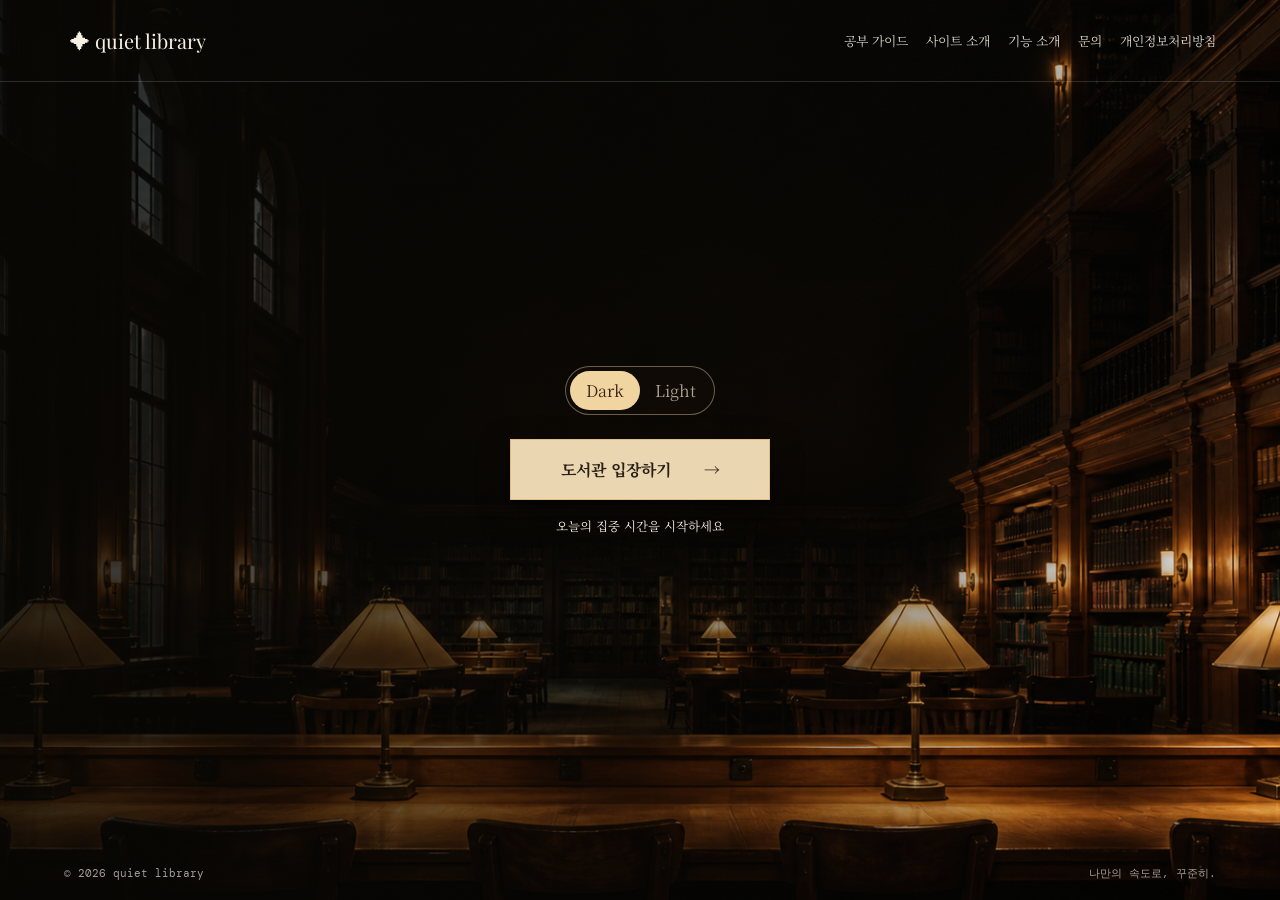
==== index.html @ 9a6b523c "Add study guide to home navigation" ====
<!doctype html>
<html lang="ko">
<head>
  <meta name="naver-site-verification" content="d6cc42bb91ae83136a1bf9a819e7b9d4824773e8" />
  <script async src="https://pagead2.googlesyndication.com/pagead/js/adsbygoogle.js?client=ca-pub-8424336588951055"
     crossorigin="anonymous"></script>
  <meta charset="utf-8" />
  <meta name="viewport" content="width=device-width,initial-scale=1" />
  <meta name="description" content="도서관의 조용한 분위기와 필기소리로 공부와 독서에 몰입하는 무료 온라인 집중 타이머" />
  <meta name="keywords" content="공부 타이머, 집중 타이머, 도서관 백색소음, 온라인 독서실" />
  <title>Quiet Library | 도서관 집중 공부 타이머</title>
  <style>
    @import url('https://fonts.googleapis.com/css2?family=DM+Mono&family=Noto+Serif+KR:wght@400;500;600;700&family=Playfair+Display:wght@600;700&display=swap');
    :root{--ink:#f7f0e5;--gold:#cf9d59;--deep:#17120d;--serif:'Noto Serif KR',serif}*{box-sizing:border-box}body{margin:0;background:var(--deep);color:var(--ink);font-family:var(--serif)}button,input{font:inherit}button{cursor:pointer}.app{min-height:100svh;position:relative;overflow:hidden;background:var(--deep)}.topbar{height:82px;position:absolute;inset:0 0 auto;z-index:4;display:flex;align-items:center;justify-content:space-between;padding:0 clamp(22px,5vw,76px);border-bottom:1px solid #ffffff25}.wordmark,.topbar button{border:0;background:none;color:inherit}.wordmark{font:1.25rem 'Playfair Display',serif}.topbar nav{display:flex;gap:18px}.topbar nav a{font-size:.8rem;opacity:.88;color:inherit;text-decoration:none}.topbar nav a:hover{opacity:1;color:#f0c477}.screen{display:none;min-height:100svh}.screen.active{display:flex}.welcome{align-items:center;justify-content:center;background:linear-gradient(90deg,#080704d7,#08070482 48%,#08070410),url('./public/images/library-study-hall.png') center/cover}.hero-copy{text-align:center;display:flex;flex-direction:column;align-items:center}.theme-picker{display:flex;padding:4px;border:1px solid #e9d1a56b;border-radius:999px;background:#160e0a82;backdrop-filter:blur(8px);margin-bottom:24px}.theme-picker button{min-width:70px;border:0;border-radius:999px;background:transparent;color:#f0e2ca;padding:8px 12px;opacity:.7}.theme-picker button.active{background:#f1d5a1;color:#3a2516;opacity:1}.enter,.primary{border:1px solid #e0bd81;background:#ead7b1;color:#292016;padding:18px 26px;font-weight:700;font-size:1rem;min-width:260px;box-shadow:0 12px 30px #0008}.enter span,.primary span{margin-left:28px}.hero-copy small{margin-top:17px;font-size:.78rem}.setup{align-items:center;flex-direction:column;text-align:center;padding:145px 24px 90px;background:radial-gradient(circle at 50% 36%,#423527 0,#221b14 40%,#12100c 75%);position:relative}.eyebrow{font:500 .76rem 'DM Mono',monospace;letter-spacing:.2em;color:var(--gold);margin:0 0 20px}.setup h1{font-size:clamp(2.8rem,5.2vw,5.5rem);line-height:1.12;letter-spacing:-.06em;font-weight:500;margin:0}.subcopy{opacity:.76;margin:20px 0 35px}.time-picker{display:flex;align-items:center;gap:23px;margin:4px 0 18px}.time-picker button{width:41px;height:41px;border:1px solid #b9a78b;background:transparent;color:#f4e8d4;font-size:1.4rem}.time-picker label{width:165px;border-bottom:1px solid #d7bd91;display:flex;align-items:baseline;justify-content:center}.time-picker input{width:100px;border:0;background:none;color:#f5e8d0;font:600 4.4rem/1 'Playfair Display',serif;text-align:center;outline:0}.time-picker span{font:.66rem 'DM Mono',monospace;color:#cdbb9e}.presets{display:flex;gap:8px;margin-bottom:31px}.presets button{border:1px solid #867b6c;color:#cdbfa8;background:transparent;padding:7px 12px}.presets .active{border-color:#e8c184;background:#e8c184;color:#21190f}.back{border:0;background:none;color:#cdbfa8;margin-top:22px}.time-books{position:absolute;right:clamp(4vw,11vw,15vw);top:52%;width:230px;height:150px;display:flex;align-items:center;justify-content:center;transform:translateY(-50%);pointer-events:none}.time-books img{width:172px;height:auto;transform-origin:center bottom;transition:transform .38s cubic-bezier(.2,.85,.35,1.15)}.focus{background:#080604 url('./public/images/focus-scene-user.png') center/cover no-repeat}.focus-head{position:absolute;top:112px;left:clamp(24px,6vw,96px);right:clamp(24px,6vw,96px);display:flex;justify-content:space-between;align-items:center;font-size:.86rem}.focus-head p{margin:0}.dot{display:inline-block;width:7px;height:7px;border-radius:50%;background:#8ecb8c;margin-right:8px;box-shadow:0 0 10px #8ecb8c}.sound-controls{display:flex;align-items:center;gap:10px}.sound{border:1px solid #ffffff4d;background:#17120d99;color:#f2e7d3;padding:8px 12px}.sound.muted{text-decoration:line-through;text-decoration-thickness:2px}.volume{display:flex;align-items:center;gap:6px;font:.72rem var(--serif);color:#e8d4b1}.volume input{width:85px;accent-color:#dcb778}.timer-wrap{position:absolute;top:45%;left:50%;transform:translate(-50%,-50%);width:min(62vw,310px);aspect-ratio:1}.ring{width:100%;height:100%;transform:rotate(-90deg)}.ring circle{fill:none;stroke:#f5e4c833;stroke-width:1.5}.ring .progress{stroke:#e0b06e;stroke-width:3.5;stroke-linecap:round;stroke-dasharray:1;transition:stroke-dashoffset .8s linear;filter:drop-shadow(0 0 4px #e0b06e)}.timer-copy{position:absolute;inset:0;display:flex;flex-direction:column;align-items:center;justify-content:center}.timer-copy p{font:.63rem 'DM Mono',monospace;letter-spacing:.2em;color:#dcb778}.timer-copy strong{font:500 clamp(3.3rem,9vw,5rem)/1 'Playfair Display',serif;letter-spacing:-.06em}.pause,.exit{border:1px solid #ffffff69;background:#14100ca6;color:#f5e9d7;padding:9px 14px;margin-top:20px;font-size:.78rem}.exit{display:none;margin-top:10px;border:0;background:none;text-decoration:underline}.celebration,.modal{position:fixed;z-index:10;inset:0;display:none;align-items:center;justify-content:center;text-align:center;background:#1b1208e8;backdrop-filter:blur(7px)}.celebration.show,.modal.show{display:flex}.celebrate p{font:.65rem 'DM Mono',monospace;letter-spacing:.2em;color:#e7bb67}.celebrate h2{font:600 clamp(4rem,9vw,7rem)/.95 'Playfair Display',serif;margin:13px 0}.celebrate h2 span{font-family:var(--serif);font-size:.35em;color:#e7c98e}.modal article{position:relative;max-width:620px;max-height:80svh;overflow:auto;background:#f2e7d6;color:#2a2017;padding:clamp(34px,6vw,62px);text-align:left}.modal h2{font-size:2rem;margin:0 0 22px}.modal p{line-height:1.9}.close{position:absolute;right:17px;top:13px;border:0;background:none;font-size:1.8rem}footer{position:absolute;z-index:5;bottom:19px;left:clamp(22px,5vw,76px);right:clamp(22px,5vw,76px);display:flex;justify-content:space-between;font:.7rem 'DM Mono',monospace;opacity:.65}.light{--ink:#302719;--gold:#a56f2b}.light .welcome{background:url('./public/images/light-library-hero.png') center/cover}.light .topbar{background:#fff4df9c;color:#302719;border-color:#4a362533}.light .setup{background:radial-gradient(circle at 50% 36%,#fff8e9 0,#f1d7a8 45%,#c89357 100%)}.light .setup .subcopy,.light .time-picker span,.light .presets button,.light .back{color:#4a2d17;opacity:1}.light .time-picker input{color:#3d2b1b}.light .time-picker button{color:#513820;border-color:#8d704e}.light .presets button{background:#fff9edbf;border-color:#8a5f3380}.light .presets .active,.light .primary{background:#70451f;color:#fff8ed;border-color:#70451f}.light .focus{background:#f8eacb url('./public/images/bright-library-user.png') center/cover no-repeat}.light .focus-head,.light .sound,.light .volume{color:#3e2a18}.light .sound,.light .pause{background:#fff6e8d9;color:#3e2a18;border-color:#5e442c80}.light footer{color:#3e2a18;opacity:.85}@media(max-width:1000px){.time-books{position:relative;right:auto;top:auto;height:116px;margin:-3px 0 18px;transform:none}.time-books img{width:154px}}@media(max-width:620px){.topbar{height:67px;padding:0 18px}.topbar nav{gap:8px}.topbar nav button{font-size:.65rem}.wordmark{font-size:1rem}.focus-head{top:88px;left:20px;right:20px}.timer-wrap{top:43%;width:280px}.volume span{display:none}footer{left:19px;right:19px}}
    .welcome{background:linear-gradient(90deg,#080704d7,#08070482 48%,#08070410),url('./images/library-study-hall.png') center/cover}.light .welcome{background:url('./images/light-library-hero.png') center/cover}.focus{background:#080604 url('./images/focus-scene-user.png') center/cover no-repeat}.light .focus{background:#f8eacb url('./images/bright-library-user.png') center/cover no-repeat}
    .light .hero-copy small{color:#1d0d04;font-weight:700;text-shadow:0 1px 2px #fffdf4,0 2px 5px #2b1405a8}.light .topbar button{color:#302719;font-weight:600}.light footer{color:#1d0d04;font-weight:600;text-shadow:0 1px 2px #fffaf0}
    .light .setup h1,.light .time-picker input{color:#2a1608;text-shadow:0 1px 0 #fff9ed}.light .exit{color:#3e2717;font-weight:700;text-decoration-color:#3e2717;text-shadow:0 1px 0 #fff8e9}
    .light .timer-copy strong{color:#251005;text-shadow:0 1px 0 #fff8e8,0 2px 7px #fff7df}.light .timer-copy p{color:#60350f;font-weight:700}.light .exit{color:#2b1608!important;text-decoration-color:#2b1608!important}.light .volume{background:transparent;color:#fff9ee;padding:7px 9px;border:1px solid transparent;box-shadow:none;font-weight:700;text-shadow:0 1px 3px #1b0d04,0 0 7px #1b0d04}.light .volume input{accent-color:#fff1c9}
  </style>
</head>
<body>
  <main class="app" id="app">
    <header class="topbar"><button class="wordmark" onclick="home()">✦ quiet library</button><nav><a href="./guides.html" onclick="navigateWithSound(event)">공부 가이드</a><a href="./about.html" onclick="navigateWithSound(event)">사이트 소개</a><a href="./features.html" onclick="navigateWithSound(event)">기능 소개</a><a href="./contact.html" onclick="navigateWithSound(event)">문의</a><a href="./privacy.html" onclick="navigateWithSound(event)">개인정보처리방침</a></nav></header>
    <section class="screen welcome active" id="welcome"><div class="hero-copy"><div class="theme-picker"><button class="active" id="dark" onclick="theme('dark')">Dark</button><button id="light" onclick="theme('light')">Light</button></div><button class="enter" onclick="show('setup')">도서관 입장하기 <span>→</span></button><small>오늘의 집중 시간을 시작하세요</small></div></section>
    <section class="screen setup" id="setup"><p class="eyebrow">FOCUS SESSION</p><h1>오늘은 얼마 동안<br>공부할까요?</h1><p class="subcopy">나에게 꼭 맞는 집중 시간을 정해보세요.</p><div class="time-picker"><button onclick="adjust(-1)">−</button><label><input id="minutes" type="number" min="1" max="180" value="25" oninput="setMinutes(this.value)"><span>minutes</span></label><button onclick="adjust(1)">+</button></div><div class="presets"><button onclick="setMinutes(30)">30분</button><button onclick="setMinutes(60)">60분</button><button onclick="setMinutes(90)">90분</button></div><div class="time-books"><img id="books" src="./public/images/timer-book-stack-cutout.png" alt="집중 시간에 따라 크기가 변하는 책 더미"></div><button class="primary" onclick="start()">집중 시작하기 <span>→</span></button><button class="back" onclick="show('welcome')">← 입구로 돌아가기</button></section>
    <section class="screen focus" id="focus"><iframe id="youtube" title="필기소리" src="https://www.youtube.com/embed/wIBnaNuhuCQ?enablejsapi=1&playsinline=1&rel=0" allow="autoplay;encrypted-media" style="display:none"></iframe><div class="focus-head"><p><span class="dot"></span>집중 중</p><div class="sound-controls"><button class="sound" id="sound" onclick="toggleSound()">필기소리</button><label class="volume"><span id="volumeLabel">음량 50%</span><input type="range" min="0" max="100" value="50" oninput="volume(this.value)"></label></div></div><div class="timer-wrap"><svg class="ring" viewBox="0 0 240 240"><circle cx="120" cy="120" r="104"></circle><circle class="progress" id="progress" cx="120" cy="120" r="104" pathLength="1"></circle></svg><div class="timer-copy"><p id="state">FOCUS TIME</p><strong id="clock">25:00</strong><button class="pause" id="pause" onclick="pause()">Ⅱ 일시 정지</button><button class="exit" id="exit" onclick="home()">⌂ 메인 화면으로</button></div></div></section>
    <footer><span>© 2026 quiet library</span><span>나만의 속도로, 꾸준히.</span></footer>
  </main>
  <div class="celebration" id="celebration"><div class="celebrate"><p>SESSION COMPLETE</p><h2>Celebrate!<br><span>오늘도 해냈어요.</span></h2><p id="message"></p><button class="primary" onclick="show('setup')">새 세션 준비하기</button></div></div>
  <div class="modal" id="modal"><article><button class="close" onclick="closeInfo()">×</button><h2 id="modalTitle"></h2><p id="modalText"></p></article></div>
  <script>
    let minutes=25,seconds=1500,total=1500,paused=false,muted=false,timer;const $=id=>document.getElementById(id);
    function click(){const c=new AudioContext(),o=c.createOscillator(),g=c.createGain();o.frequency.setValueAtTime(540,c.currentTime);o.frequency.exponentialRampToValueAtTime(380,c.currentTime+.055);g.gain.setValueAtTime(.07,c.currentTime);g.gain.exponentialRampToValueAtTime(.001,c.currentTime+.065);o.connect(g).connect(c.destination);o.start();o.stop(c.currentTime+.07)}function navigateWithSound(event){if(event.metaKey||event.ctrlKey||event.shiftKey||event.altKey)return;event.preventDefault();click();const destination=event.currentTarget.href;window.setTimeout(()=>window.location.assign(destination),110)}document.addEventListener('click',e=>{if(e.target.closest('button'))click()});
    function show(id){document.querySelectorAll('.screen').forEach(x=>x.classList.remove('active'));$(id).classList.add('active');if(id!=='focus')stopSound();$('celebration').classList.remove('show')}
    function theme(t){$('app').classList.toggle('light',t==='light');$('dark').classList.toggle('active',t==='dark');$('light').classList.toggle('active',t==='light')}
    function setMinutes(v){minutes=Math.max(1,Math.min(180,Number(v)||1));$('minutes').value=minutes;seconds=minutes*60;total=seconds;$('clock').textContent=format(seconds);$('books').style.transform=`scale(${Math.max(.85,Math.min(2.2,.85+((minutes-1)/179)*1.35))})`;document.querySelectorAll('.presets button').forEach(b=>b.classList.toggle('active',b.textContent===minutes+'분'))}
    function adjust(d){setMinutes(d===1?(minutes<5?5:minutes+5):(minutes<=5?1:minutes-5))}function format(s){return String(Math.floor(s/60)).padStart(2,'0')+':'+String(s%60).padStart(2,'0')}
    function start(){seconds=minutes*60;total=seconds;paused=false;show('focus');$('pause').textContent='Ⅱ 일시 정지';$('exit').style.display='none';render();playSound();clearInterval(timer);timer=setInterval(()=>{if(!paused&&seconds>0){seconds--;render();if(!seconds)complete()}},1000)}
    function render(){$('clock').textContent=format(seconds);$('progress').style.strokeDashoffset=1-seconds/total}function pause(){paused=!paused;$('state').textContent=paused?'잠시 쉬는 중':'FOCUS TIME';$('pause').textContent=paused?'▶ 다시 시작':'Ⅱ 일시 정지';$('exit').style.display=paused?'block':'none';paused?send('pauseVideo'):playSound()}
    function complete(){clearInterval(timer);stopSound();$('message').innerHTML=minutes+'분의 집중이 차곡차곡<br>당신의 내일을 만들어가고 있어요.';$('celebration').classList.add('show')}
    function send(func,args=[]){$('youtube').contentWindow?.postMessage(JSON.stringify({event:'command',func,args}),'*')}function playSound(){send('setVolume',[Number(document.querySelector('.volume input').value)]);send(muted?'mute':'unMute');send('playVideo')}function stopSound(){send('stopVideo')}function toggleSound(){muted=!muted;$('sound').classList.toggle('muted',muted);playSound()}function volume(v){$('volumeLabel').textContent='음량 '+v+'%';send('setVolume',[Number(v)])}function home(){clearInterval(timer);stopSound();show('welcome')}function info(title,text){$('modalTitle').textContent=title;$('modalText').innerHTML=text;$('modal').classList.add('show')}function closeInfo(){$('modal').classList.remove('show')}setMinutes(25);
  </script>
  <script>document.getElementById('books').src='./images/timer-book-stack-cutout.png';</script>
  <script>let youtubeStarted=false;const originalPlaySound=playSound;playSound=()=>{if(!youtubeStarted){youtubeStarted=true;$('youtube').src='https://www.youtube.com/embed/wIBnaNuhuCQ?enablejsapi=1&autoplay=1&playsinline=1&rel=0';setTimeout(originalPlaySound,700)}else{originalPlaySound()}};</script>
  <script>const player=$('youtube');player.style.cssText='position:absolute;width:1px;height:1px;opacity:0;pointer-events:none';player.addEventListener('load',()=>{if(youtubeStarted)originalPlaySound()});</script>
</body>
</html>
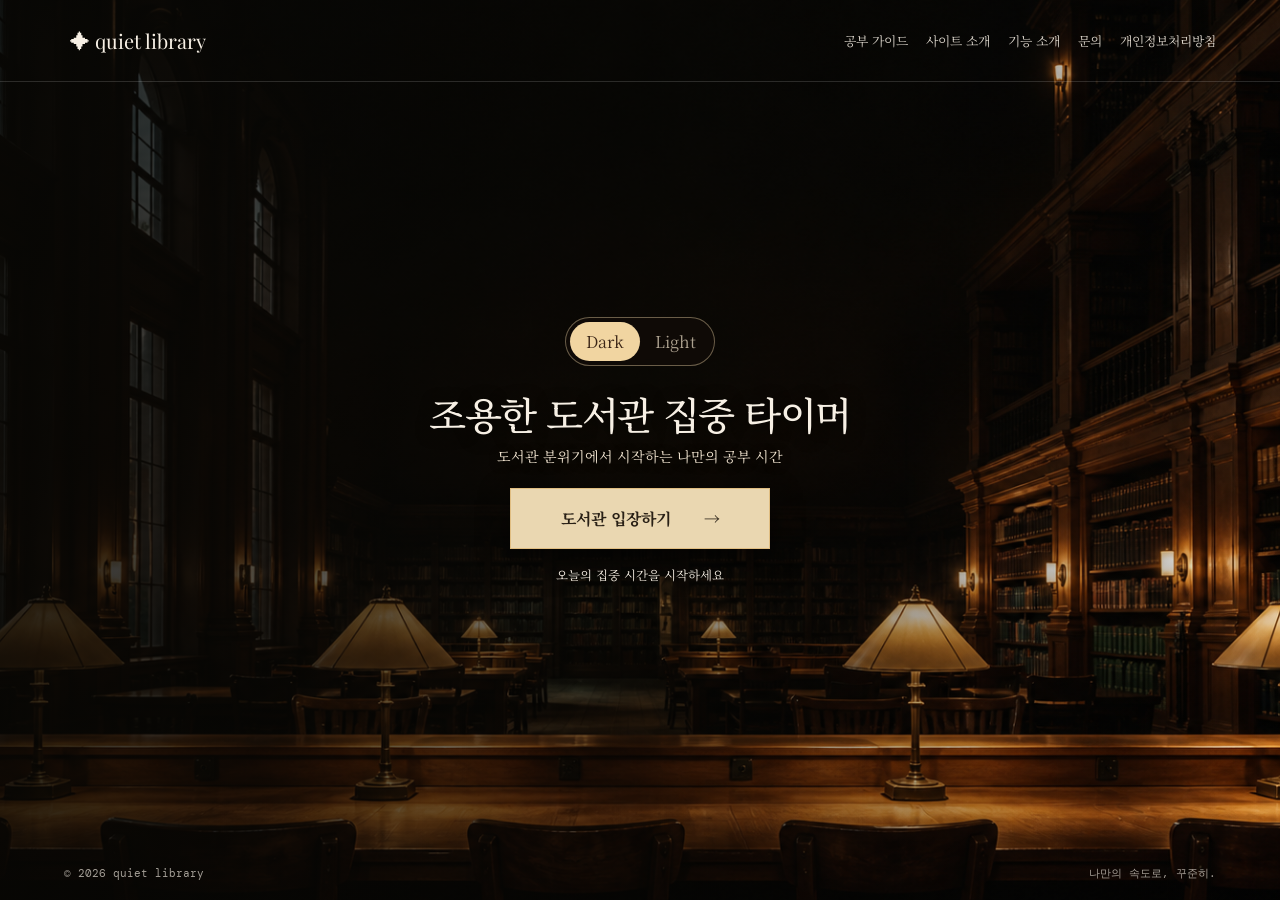
==== commit 8ca31f68: "Improve homepage SEO wording" ====
--- a/index.html
+++ b/index.html
@@ -6,22 +6,22 @@
      crossorigin="anonymous"></script>
   <meta charset="utf-8" />
   <meta name="viewport" content="width=device-width,initial-scale=1" />
-  <meta name="description" content="도서관의 조용한 분위기와 필기소리로 공부와 독서에 몰입하는 무료 온라인 집중 타이머" />
-  <meta name="keywords" content="공부 타이머, 집중 타이머, 도서관 백색소음, 온라인 독서실" />
-  <title>Quiet Library | 도서관 집중 공부 타이머</title>
+  <meta name="description" content="Quiet Library는 조용한 도서관 분위기와 필기소리로 공부와 독서에 몰입하도록 돕는 무료 도서관 집중 타이머입니다. 30분, 60분, 90분 공부 타이머를 설정해 사용해 보세요." />
+  <meta name="keywords" content="도서관 집중 타이머, 도서관 공부 타이머, 조용한 도서관 타이머, 공부 타이머, 집중 타이머" />
+  <title>도서관 집중 타이머 | 조용한 도서관 공부 타이머 - Quiet Library</title>
   <style>
     @import url('https://fonts.googleapis.com/css2?family=DM+Mono&family=Noto+Serif+KR:wght@400;500;600;700&family=Playfair+Display:wght@600;700&display=swap');
-    :root{--ink:#f7f0e5;--gold:#cf9d59;--deep:#17120d;--serif:'Noto Serif KR',serif}*{box-sizing:border-box}body{margin:0;background:var(--deep);color:var(--ink);font-family:var(--serif)}button,input{font:inherit}button{cursor:pointer}.app{min-height:100svh;position:relative;overflow:hidden;background:var(--deep)}.topbar{height:82px;position:absolute;inset:0 0 auto;z-index:4;display:flex;align-items:center;justify-content:space-between;padding:0 clamp(22px,5vw,76px);border-bottom:1px solid #ffffff25}.wordmark,.topbar button{border:0;background:none;color:inherit}.wordmark{font:1.25rem 'Playfair Display',serif}.topbar nav{display:flex;gap:18px}.topbar nav a{font-size:.8rem;opacity:.88;color:inherit;text-decoration:none}.topbar nav a:hover{opacity:1;color:#f0c477}.screen{display:none;min-height:100svh}.screen.active{display:flex}.welcome{align-items:center;justify-content:center;background:linear-gradient(90deg,#080704d7,#08070482 48%,#08070410),url('./public/images/library-study-hall.png') center/cover}.hero-copy{text-align:center;display:flex;flex-direction:column;align-items:center}.theme-picker{display:flex;padding:4px;border:1px solid #e9d1a56b;border-radius:999px;background:#160e0a82;backdrop-filter:blur(8px);margin-bottom:24px}.theme-picker button{min-width:70px;border:0;border-radius:999px;background:transparent;color:#f0e2ca;padding:8px 12px;opacity:.7}.theme-picker button.active{background:#f1d5a1;color:#3a2516;opacity:1}.enter,.primary{border:1px solid #e0bd81;background:#ead7b1;color:#292016;padding:18px 26px;font-weight:700;font-size:1rem;min-width:260px;box-shadow:0 12px 30px #0008}.enter span,.primary span{margin-left:28px}.hero-copy small{margin-top:17px;font-size:.78rem}.setup{align-items:center;flex-direction:column;text-align:center;padding:145px 24px 90px;background:radial-gradient(circle at 50% 36%,#423527 0,#221b14 40%,#12100c 75%);position:relative}.eyebrow{font:500 .76rem 'DM Mono',monospace;letter-spacing:.2em;color:var(--gold);margin:0 0 20px}.setup h1{font-size:clamp(2.8rem,5.2vw,5.5rem);line-height:1.12;letter-spacing:-.06em;font-weight:500;margin:0}.subcopy{opacity:.76;margin:20px 0 35px}.time-picker{display:flex;align-items:center;gap:23px;margin:4px 0 18px}.time-picker button{width:41px;height:41px;border:1px solid #b9a78b;background:transparent;color:#f4e8d4;font-size:1.4rem}.time-picker label{width:165px;border-bottom:1px solid #d7bd91;display:flex;align-items:baseline;justify-content:center}.time-picker input{width:100px;border:0;background:none;color:#f5e8d0;font:600 4.4rem/1 'Playfair Display',serif;text-align:center;outline:0}.time-picker span{font:.66rem 'DM Mono',monospace;color:#cdbb9e}.presets{display:flex;gap:8px;margin-bottom:31px}.presets button{border:1px solid #867b6c;color:#cdbfa8;background:transparent;padding:7px 12px}.presets .active{border-color:#e8c184;background:#e8c184;color:#21190f}.back{border:0;background:none;color:#cdbfa8;margin-top:22px}.time-books{position:absolute;right:clamp(4vw,11vw,15vw);top:52%;width:230px;height:150px;display:flex;align-items:center;justify-content:center;transform:translateY(-50%);pointer-events:none}.time-books img{width:172px;height:auto;transform-origin:center bottom;transition:transform .38s cubic-bezier(.2,.85,.35,1.15)}.focus{background:#080604 url('./public/images/focus-scene-user.png') center/cover no-repeat}.focus-head{position:absolute;top:112px;left:clamp(24px,6vw,96px);right:clamp(24px,6vw,96px);display:flex;justify-content:space-between;align-items:center;font-size:.86rem}.focus-head p{margin:0}.dot{display:inline-block;width:7px;height:7px;border-radius:50%;background:#8ecb8c;margin-right:8px;box-shadow:0 0 10px #8ecb8c}.sound-controls{display:flex;align-items:center;gap:10px}.sound{border:1px solid #ffffff4d;background:#17120d99;color:#f2e7d3;padding:8px 12px}.sound.muted{text-decoration:line-through;text-decoration-thickness:2px}.volume{display:flex;align-items:center;gap:6px;font:.72rem var(--serif);color:#e8d4b1}.volume input{width:85px;accent-color:#dcb778}.timer-wrap{position:absolute;top:45%;left:50%;transform:translate(-50%,-50%);width:min(62vw,310px);aspect-ratio:1}.ring{width:100%;height:100%;transform:rotate(-90deg)}.ring circle{fill:none;stroke:#f5e4c833;stroke-width:1.5}.ring .progress{stroke:#e0b06e;stroke-width:3.5;stroke-linecap:round;stroke-dasharray:1;transition:stroke-dashoffset .8s linear;filter:drop-shadow(0 0 4px #e0b06e)}.timer-copy{position:absolute;inset:0;display:flex;flex-direction:column;align-items:center;justify-content:center}.timer-copy p{font:.63rem 'DM Mono',monospace;letter-spacing:.2em;color:#dcb778}.timer-copy strong{font:500 clamp(3.3rem,9vw,5rem)/1 'Playfair Display',serif;letter-spacing:-.06em}.pause,.exit{border:1px solid #ffffff69;background:#14100ca6;color:#f5e9d7;padding:9px 14px;margin-top:20px;font-size:.78rem}.exit{display:none;margin-top:10px;border:0;background:none;text-decoration:underline}.celebration,.modal{position:fixed;z-index:10;inset:0;display:none;align-items:center;justify-content:center;text-align:center;background:#1b1208e8;backdrop-filter:blur(7px)}.celebration.show,.modal.show{display:flex}.celebrate p{font:.65rem 'DM Mono',monospace;letter-spacing:.2em;color:#e7bb67}.celebrate h2{font:600 clamp(4rem,9vw,7rem)/.95 'Playfair Display',serif;margin:13px 0}.celebrate h2 span{font-family:var(--serif);font-size:.35em;color:#e7c98e}.modal article{position:relative;max-width:620px;max-height:80svh;overflow:auto;background:#f2e7d6;color:#2a2017;padding:clamp(34px,6vw,62px);text-align:left}.modal h2{font-size:2rem;margin:0 0 22px}.modal p{line-height:1.9}.close{position:absolute;right:17px;top:13px;border:0;background:none;font-size:1.8rem}footer{position:absolute;z-index:5;bottom:19px;left:clamp(22px,5vw,76px);right:clamp(22px,5vw,76px);display:flex;justify-content:space-between;font:.7rem 'DM Mono',monospace;opacity:.65}.light{--ink:#302719;--gold:#a56f2b}.light .welcome{background:url('./public/images/light-library-hero.png') center/cover}.light .topbar{background:#fff4df9c;color:#302719;border-color:#4a362533}.light .setup{background:radial-gradient(circle at 50% 36%,#fff8e9 0,#f1d7a8 45%,#c89357 100%)}.light .setup .subcopy,.light .time-picker span,.light .presets button,.light .back{color:#4a2d17;opacity:1}.light .time-picker input{color:#3d2b1b}.light .time-picker button{color:#513820;border-color:#8d704e}.light .presets button{background:#fff9edbf;border-color:#8a5f3380}.light .presets .active,.light .primary{background:#70451f;color:#fff8ed;border-color:#70451f}.light .focus{background:#f8eacb url('./public/images/bright-library-user.png') center/cover no-repeat}.light .focus-head,.light .sound,.light .volume{color:#3e2a18}.light .sound,.light .pause{background:#fff6e8d9;color:#3e2a18;border-color:#5e442c80}.light footer{color:#3e2a18;opacity:.85}@media(max-width:1000px){.time-books{position:relative;right:auto;top:auto;height:116px;margin:-3px 0 18px;transform:none}.time-books img{width:154px}}@media(max-width:620px){.topbar{height:67px;padding:0 18px}.topbar nav{gap:8px}.topbar nav button{font-size:.65rem}.wordmark{font-size:1rem}.focus-head{top:88px;left:20px;right:20px}.timer-wrap{top:43%;width:280px}.volume span{display:none}footer{left:19px;right:19px}}
+    :root{--ink:#f7f0e5;--gold:#cf9d59;--deep:#17120d;--serif:'Noto Serif KR',serif}*{box-sizing:border-box}body{margin:0;background:var(--deep);color:var(--ink);font-family:var(--serif)}button,input{font:inherit}button{cursor:pointer}.app{min-height:100svh;position:relative;overflow:hidden;background:var(--deep)}.topbar{height:82px;position:absolute;inset:0 0 auto;z-index:4;display:flex;align-items:center;justify-content:space-between;padding:0 clamp(22px,5vw,76px);border-bottom:1px solid #ffffff25}.wordmark,.topbar button{border:0;background:none;color:inherit}.wordmark{font:1.25rem 'Playfair Display',serif}.topbar nav{display:flex;gap:18px}.topbar nav a{font-size:.8rem;opacity:.88;color:inherit;text-decoration:none}.topbar nav a:hover{opacity:1;color:#f0c477}.screen{display:none;min-height:100svh}.screen.active{display:flex}.welcome{align-items:center;justify-content:center;background:linear-gradient(90deg,#080704d7,#08070482 48%,#08070410),url('./public/images/library-study-hall.png') center/cover}.hero-copy{text-align:center;display:flex;flex-direction:column;align-items:center}.hero-title{margin:0 0 8px;font:500 clamp(1.5rem,3.2vw,2.4rem)/1.25 var(--serif);letter-spacing:-.04em;text-shadow:0 3px 16px #000a}.hero-description{margin:0 0 22px;font-size:.88rem;color:#f2e5d1;text-shadow:0 2px 10px #000}.theme-picker{display:flex;padding:4px;border:1px solid #e9d1a56b;border-radius:999px;background:#160e0a82;backdrop-filter:blur(8px);margin-bottom:24px}.theme-picker button{min-width:70px;border:0;border-radius:999px;background:transparent;color:#f0e2ca;padding:8px 12px;opacity:.7}.theme-picker button.active{background:#f1d5a1;color:#3a2516;opacity:1}.enter,.primary{border:1px solid #e0bd81;background:#ead7b1;color:#292016;padding:18px 26px;font-weight:700;font-size:1rem;min-width:260px;box-shadow:0 12px 30px #0008}.enter span,.primary span{margin-left:28px}.hero-copy small{margin-top:17px;font-size:.78rem}.setup{align-items:center;flex-direction:column;text-align:center;padding:145px 24px 90px;background:radial-gradient(circle at 50% 36%,#423527 0,#221b14 40%,#12100c 75%);position:relative}.eyebrow{font:500 .76rem 'DM Mono',monospace;letter-spacing:.2em;color:var(--gold);margin:0 0 20px}.setup h1{font-size:clamp(2.8rem,5.2vw,5.5rem);line-height:1.12;letter-spacing:-.06em;font-weight:500;margin:0}.subcopy{opacity:.76;margin:20px 0 35px}.time-picker{display:flex;align-items:center;gap:23px;margin:4px 0 18px}.time-picker button{width:41px;height:41px;border:1px solid #b9a78b;background:transparent;color:#f4e8d4;font-size:1.4rem}.time-picker label{width:165px;border-bottom:1px solid #d7bd91;display:flex;align-items:baseline;justify-content:center}.time-picker input{width:100px;border:0;background:none;color:#f5e8d0;font:600 4.4rem/1 'Playfair Display',serif;text-align:center;outline:0}.time-picker span{font:.66rem 'DM Mono',monospace;color:#cdbb9e}.presets{display:flex;gap:8px;margin-bottom:31px}.presets button{border:1px solid #867b6c;color:#cdbfa8;background:transparent;padding:7px 12px}.presets .active{border-color:#e8c184;background:#e8c184;color:#21190f}.back{border:0;background:none;color:#cdbfa8;margin-top:22px}.time-books{position:absolute;right:clamp(4vw,11vw,15vw);top:52%;width:230px;height:150px;display:flex;align-items:center;justify-content:center;transform:translateY(-50%);pointer-events:none}.time-books img{width:172px;height:auto;transform-origin:center bottom;transition:transform .38s cubic-bezier(.2,.85,.35,1.15)}.focus{background:#080604 url('./public/images/focus-scene-user.png') center/cover no-repeat}.focus-head{position:absolute;top:112px;left:clamp(24px,6vw,96px);right:clamp(24px,6vw,96px);display:flex;justify-content:space-between;align-items:center;font-size:.86rem}.focus-head p{margin:0}.dot{display:inline-block;width:7px;height:7px;border-radius:50%;background:#8ecb8c;margin-right:8px;box-shadow:0 0 10px #8ecb8c}.sound-controls{display:flex;align-items:center;gap:10px}.sound{border:1px solid #ffffff4d;background:#17120d99;color:#f2e7d3;padding:8px 12px}.sound.muted{text-decoration:line-through;text-decoration-thickness:2px}.volume{display:flex;align-items:center;gap:6px;font:.72rem var(--serif);color:#e8d4b1}.volume input{width:85px;accent-color:#dcb778}.timer-wrap{position:absolute;top:45%;left:50%;transform:translate(-50%,-50%);width:min(62vw,310px);aspect-ratio:1}.ring{width:100%;height:100%;transform:rotate(-90deg)}.ring circle{fill:none;stroke:#f5e4c833;stroke-width:1.5}.ring .progress{stroke:#e0b06e;stroke-width:3.5;stroke-linecap:round;stroke-dasharray:1;transition:stroke-dashoffset .8s linear;filter:drop-shadow(0 0 4px #e0b06e)}.timer-copy{position:absolute;inset:0;display:flex;flex-direction:column;align-items:center;justify-content:center}.timer-copy p{font:.63rem 'DM Mono',monospace;letter-spacing:.2em;color:#dcb778}.timer-copy strong{font:500 clamp(3.3rem,9vw,5rem)/1 'Playfair Display',serif;letter-spacing:-.06em}.pause,.exit{border:1px solid #ffffff69;background:#14100ca6;color:#f5e9d7;padding:9px 14px;margin-top:20px;font-size:.78rem}.exit{display:none;margin-top:10px;border:0;background:none;text-decoration:underline}.celebration,.modal{position:fixed;z-index:10;inset:0;display:none;align-items:center;justify-content:center;text-align:center;background:#1b1208e8;backdrop-filter:blur(7px)}.celebration.show,.modal.show{display:flex}.celebrate p{font:.65rem 'DM Mono',monospace;letter-spacing:.2em;color:#e7bb67}.celebrate h2{font:600 clamp(4rem,9vw,7rem)/.95 'Playfair Display',serif;margin:13px 0}.celebrate h2 span{font-family:var(--serif);font-size:.35em;color:#e7c98e}.modal article{position:relative;max-width:620px;max-height:80svh;overflow:auto;background:#f2e7d6;color:#2a2017;padding:clamp(34px,6vw,62px);text-align:left}.modal h2{font-size:2rem;margin:0 0 22px}.modal p{line-height:1.9}.close{position:absolute;right:17px;top:13px;border:0;background:none;font-size:1.8rem}footer{position:absolute;z-index:5;bottom:19px;left:clamp(22px,5vw,76px);right:clamp(22px,5vw,76px);display:flex;justify-content:space-between;font:.7rem 'DM Mono',monospace;opacity:.65}.light{--ink:#302719;--gold:#a56f2b}.light .welcome{background:url('./public/images/light-library-hero.png') center/cover}.light .topbar{background:#fff4df9c;color:#302719;border-color:#4a362533}.light .setup{background:radial-gradient(circle at 50% 36%,#fff8e9 0,#f1d7a8 45%,#c89357 100%)}.light .setup .subcopy,.light .time-picker span,.light .presets button,.light .back{color:#4a2d17;opacity:1}.light .time-picker input{color:#3d2b1b}.light .time-picker button{color:#513820;border-color:#8d704e}.light .presets button{background:#fff9edbf;border-color:#8a5f3380}.light .presets .active,.light .primary{background:#70451f;color:#fff8ed;border-color:#70451f}.light .focus{background:#f8eacb url('./public/images/bright-library-user.png') center/cover no-repeat}.light .focus-head,.light .sound,.light .volume{color:#3e2a18}.light .sound,.light .pause{background:#fff6e8d9;color:#3e2a18;border-color:#5e442c80}.light footer{color:#3e2a18;opacity:.85}@media(max-width:1000px){.time-books{position:relative;right:auto;top:auto;height:116px;margin:-3px 0 18px;transform:none}.time-books img{width:154px}}@media(max-width:620px){.topbar{height:67px;padding:0 18px}.topbar nav{gap:8px}.topbar nav button{font-size:.65rem}.wordmark{font-size:1rem}.focus-head{top:88px;left:20px;right:20px}.timer-wrap{top:43%;width:280px}.volume span{display:none}footer{left:19px;right:19px}}
     .welcome{background:linear-gradient(90deg,#080704d7,#08070482 48%,#08070410),url('./images/library-study-hall.png') center/cover}.light .welcome{background:url('./images/light-library-hero.png') center/cover}.focus{background:#080604 url('./images/focus-scene-user.png') center/cover no-repeat}.light .focus{background:#f8eacb url('./images/bright-library-user.png') center/cover no-repeat}
     .light .hero-copy small{color:#1d0d04;font-weight:700;text-shadow:0 1px 2px #fffdf4,0 2px 5px #2b1405a8}.light .topbar button{color:#302719;font-weight:600}.light footer{color:#1d0d04;font-weight:600;text-shadow:0 1px 2px #fffaf0}
     .light .setup h1,.light .time-picker input{color:#2a1608;text-shadow:0 1px 0 #fff9ed}.light .exit{color:#3e2717;font-weight:700;text-decoration-color:#3e2717;text-shadow:0 1px 0 #fff8e9}
     .light .timer-copy strong{color:#251005;text-shadow:0 1px 0 #fff8e8,0 2px 7px #fff7df}.light .timer-copy p{color:#60350f;font-weight:700}.light .exit{color:#2b1608!important;text-decoration-color:#2b1608!important}.light .volume{background:transparent;color:#fff9ee;padding:7px 9px;border:1px solid transparent;box-shadow:none;font-weight:700;text-shadow:0 1px 3px #1b0d04,0 0 7px #1b0d04}.light .volume input{accent-color:#fff1c9}
-  </style>
+  .light .hero-title{color:#2a1608;text-shadow:0 1px 0 #fff9ed}.light .hero-description{color:#1d0d04;text-shadow:0 1px 2px #fffdf4,0 2px 5px #2b1405a8}</style>
 </head>
 <body>
   <main class="app" id="app">
     <header class="topbar"><button class="wordmark" onclick="home()">✦ quiet library</button><nav><a href="./guides.html" onclick="navigateWithSound(event)">공부 가이드</a><a href="./about.html" onclick="navigateWithSound(event)">사이트 소개</a><a href="./features.html" onclick="navigateWithSound(event)">기능 소개</a><a href="./contact.html" onclick="navigateWithSound(event)">문의</a><a href="./privacy.html" onclick="navigateWithSound(event)">개인정보처리방침</a></nav></header>
-    <section class="screen welcome active" id="welcome"><div class="hero-copy"><div class="theme-picker"><button class="active" id="dark" onclick="theme('dark')">Dark</button><button id="light" onclick="theme('light')">Light</button></div><button class="enter" onclick="show('setup')">도서관 입장하기 <span>→</span></button><small>오늘의 집중 시간을 시작하세요</small></div></section>
+    <section class="screen welcome active" id="welcome"><div class="hero-copy"><div class="theme-picker"><button class="active" id="dark" onclick="theme('dark')">Dark</button><button id="light" onclick="theme('light')">Light</button></div><h1 class="hero-title">조용한 도서관 집중 타이머</h1><p class="hero-description">도서관 분위기에서 시작하는 나만의 공부 시간</p><button class="enter" onclick="show('setup')">도서관 입장하기 <span>→</span></button><small>오늘의 집중 시간을 시작하세요</small></div></section>
     <section class="screen setup" id="setup"><p class="eyebrow">FOCUS SESSION</p><h1>오늘은 얼마 동안<br>공부할까요?</h1><p class="subcopy">나에게 꼭 맞는 집중 시간을 정해보세요.</p><div class="time-picker"><button onclick="adjust(-1)">−</button><label><input id="minutes" type="number" min="1" max="180" value="25" oninput="setMinutes(this.value)"><span>minutes</span></label><button onclick="adjust(1)">+</button></div><div class="presets"><button onclick="setMinutes(30)">30분</button><button onclick="setMinutes(60)">60분</button><button onclick="setMinutes(90)">90분</button></div><div class="time-books"><img id="books" src="./public/images/timer-book-stack-cutout.png" alt="집중 시간에 따라 크기가 변하는 책 더미"></div><button class="primary" onclick="start()">집중 시작하기 <span>→</span></button><button class="back" onclick="show('welcome')">← 입구로 돌아가기</button></section>
     <section class="screen focus" id="focus"><iframe id="youtube" title="필기소리" src="https://www.youtube.com/embed/wIBnaNuhuCQ?enablejsapi=1&playsinline=1&rel=0" allow="autoplay;encrypted-media" style="display:none"></iframe><div class="focus-head"><p><span class="dot"></span>집중 중</p><div class="sound-controls"><button class="sound" id="sound" onclick="toggleSound()">필기소리</button><label class="volume"><span id="volumeLabel">음량 50%</span><input type="range" min="0" max="100" value="50" oninput="volume(this.value)"></label></div></div><div class="timer-wrap"><svg class="ring" viewBox="0 0 240 240"><circle cx="120" cy="120" r="104"></circle><circle class="progress" id="progress" cx="120" cy="120" r="104" pathLength="1"></circle></svg><div class="timer-copy"><p id="state">FOCUS TIME</p><strong id="clock">25:00</strong><button class="pause" id="pause" onclick="pause()">Ⅱ 일시 정지</button><button class="exit" id="exit" onclick="home()">⌂ 메인 화면으로</button></div></div></section>
     <footer><span>© 2026 quiet library</span><span>나만의 속도로, 꾸준히.</span></footer>
